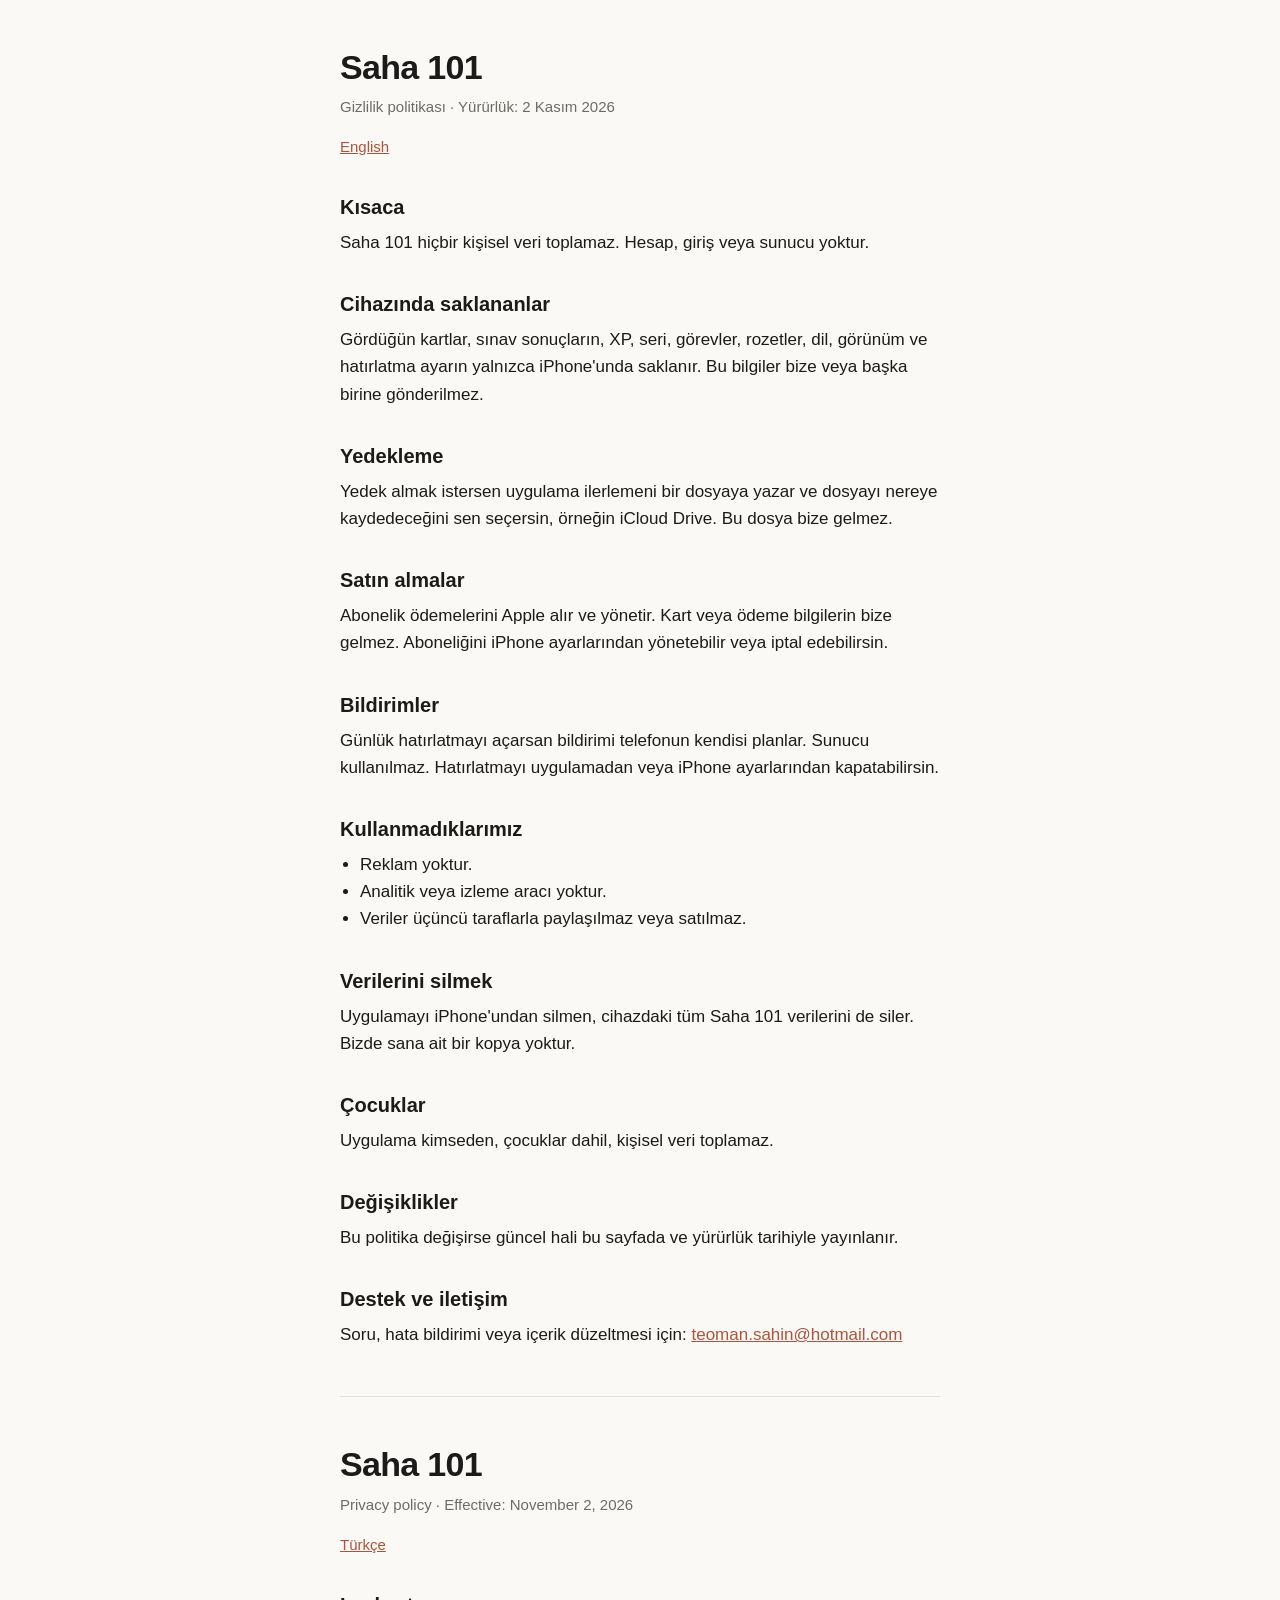
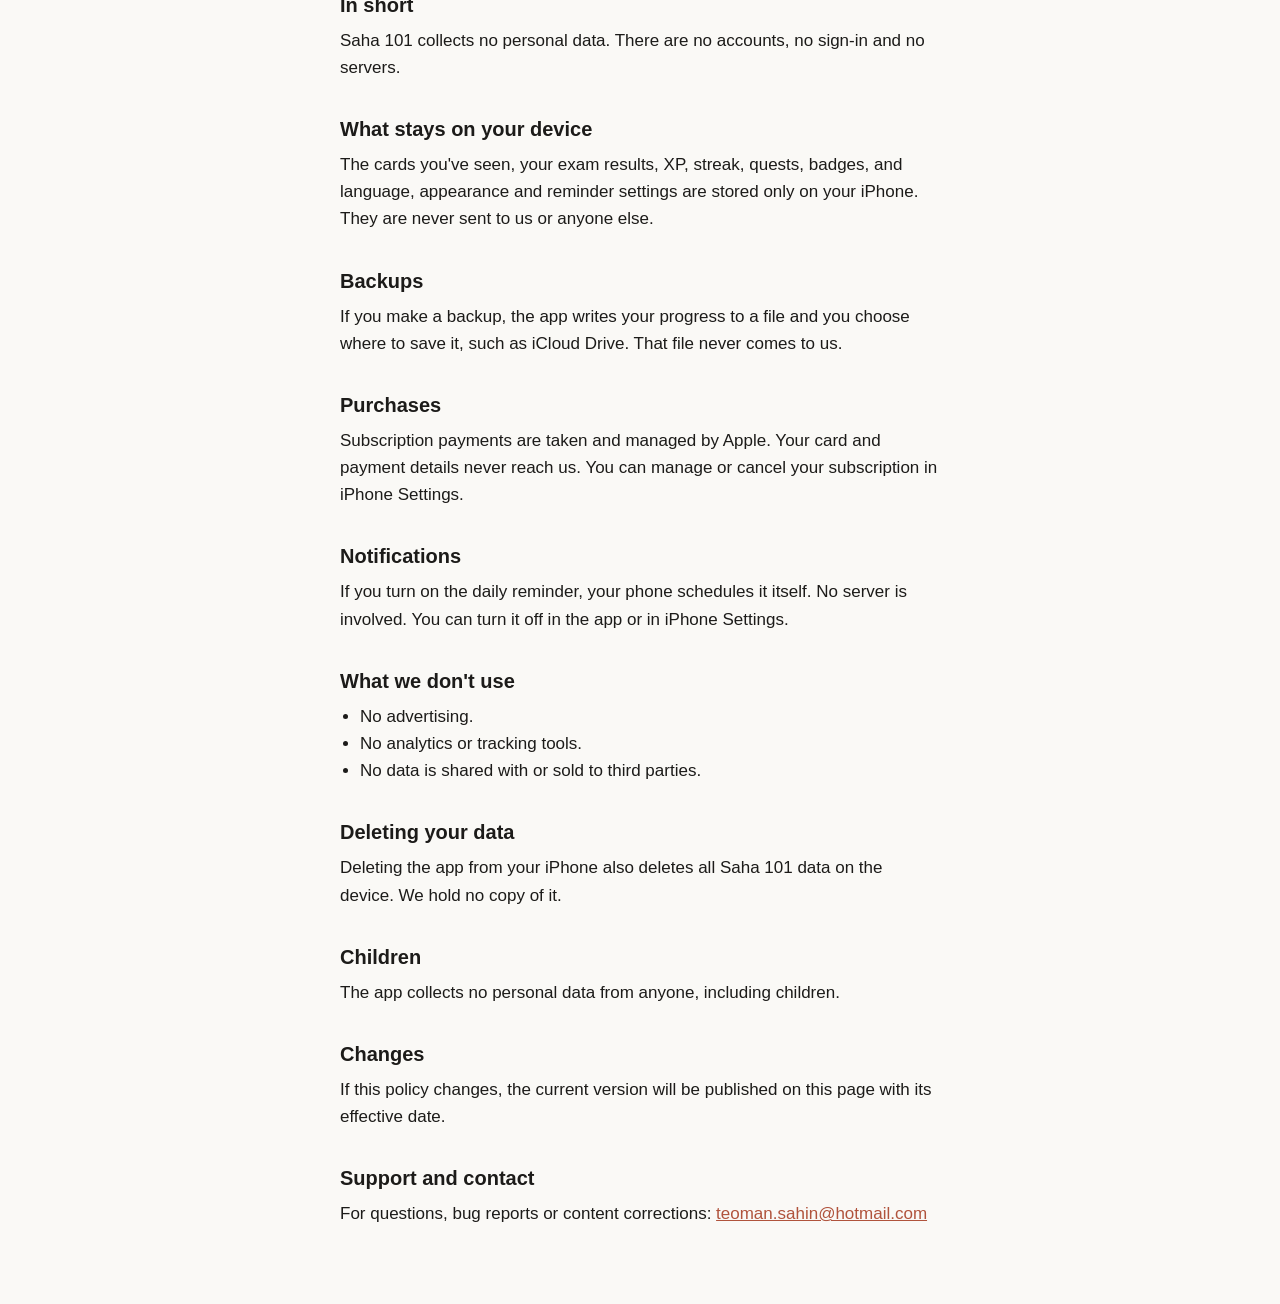
==== index.html @ 971099dc "Saha 101 gizlilik politikasi Co-Authored-By: Claude Opus 5.5 <noreply@anthropic.com>" ====
<!doctype html>
<html lang="tr">
<head>
<meta charset="utf-8">
<meta name="viewport" content="width=device-width, initial-scale=1">
<title>Saha 101: Gizlilik ve Destek</title>
<meta name="description" content="Saha 101 gizlilik politikası ve destek. Saha 101 privacy policy and support.">
<style>
  :root { --bg: #FAF9F6; --ink: #1C1B19; --muted: #6F6B64; --line: #E4E1DA; --accent: #B0533C; }
  @media (prefers-color-scheme: dark) {
    :root { --bg: #141312; --ink: #F3F1EC; --muted: #A09B92; --line: #2E2C29; --accent: #E8A08E; }
  }
  * { box-sizing: border-box; }
  body { margin: 0; background: var(--bg); color: var(--ink); font: 17px/1.6 -apple-system, BlinkMacSystemFont, "Segoe UI", Roboto, sans-serif; }
  main { max-width: 640px; margin: 0 auto; padding: 48px 20px 64px; }
  h1 { font-size: 34px; line-height: 1.15; letter-spacing: -0.02em; margin: 0 0 8px; }
  h2 { font-size: 20px; margin: 32px 0 6px; }
  p, ul { margin: 0 0 12px; }
  ul { padding-left: 20px; }
  a { color: var(--accent); }
  .date { color: var(--muted); font-size: 15px; }
  nav { margin: 16px 0 0; font-size: 15px; }
  hr { border: 0; border-top: 1px solid var(--line); margin: 48px 0; }
</style>
</head>
<body>
<main>
  <section id="tr" lang="tr">
    <h1>Saha 101</h1>
    <p class="date">Gizlilik politikası · Yürürlük: 2 Kasım 2026</p>
    <nav><a href="#en">English</a></nav>

    <h2>Kısaca</h2>
    <p>Saha 101 hiçbir kişisel veri toplamaz. Hesap, giriş veya sunucu yoktur.</p>

    <h2>Cihazında saklananlar</h2>
    <p>Gördüğün kartlar, sınav sonuçların, XP, seri, görevler, rozetler, dil, görünüm ve hatırlatma ayarın yalnızca iPhone'unda saklanır. Bu bilgiler bize veya başka birine gönderilmez.</p>

    <h2>Yedekleme</h2>
    <p>Yedek almak istersen uygulama ilerlemeni bir dosyaya yazar ve dosyayı nereye kaydedeceğini sen seçersin, örneğin iCloud Drive. Bu dosya bize gelmez.</p>

    <h2>Satın almalar</h2>
    <p>Abonelik ödemelerini Apple alır ve yönetir. Kart veya ödeme bilgilerin bize gelmez. Aboneliğini iPhone ayarlarından yönetebilir veya iptal edebilirsin.</p>

    <h2>Bildirimler</h2>
    <p>Günlük hatırlatmayı açarsan bildirimi telefonun kendisi planlar. Sunucu kullanılmaz. Hatırlatmayı uygulamadan veya iPhone ayarlarından kapatabilirsin.</p>

    <h2>Kullanmadıklarımız</h2>
    <ul>
      <li>Reklam yoktur.</li>
      <li>Analitik veya izleme aracı yoktur.</li>
      <li>Veriler üçüncü taraflarla paylaşılmaz veya satılmaz.</li>
    </ul>

    <h2>Verilerini silmek</h2>
    <p>Uygulamayı iPhone'undan silmen, cihazdaki tüm Saha 101 verilerini de siler. Bizde sana ait bir kopya yoktur.</p>

    <h2>Çocuklar</h2>
    <p>Uygulama kimseden, çocuklar dahil, kişisel veri toplamaz.</p>

    <h2>Değişiklikler</h2>
    <p>Bu politika değişirse güncel hali bu sayfada ve yürürlük tarihiyle yayınlanır.</p>

    <h2>Destek ve iletişim</h2>
    <p>Soru, hata bildirimi veya içerik düzeltmesi için: <a href="mailto:teoman.sahin@hotmail.com">teoman.sahin@hotmail.com</a></p>
  </section>

  <hr>

  <section id="en" lang="en">
    <h1>Saha 101</h1>
    <p class="date">Privacy policy · Effective: November 2, 2026</p>
    <nav><a href="#tr">Türkçe</a></nav>

    <h2>In short</h2>
    <p>Saha 101 collects no personal data. There are no accounts, no sign-in and no servers.</p>

    <h2>What stays on your device</h2>
    <p>The cards you've seen, your exam results, XP, streak, quests, badges, and language, appearance and reminder settings are stored only on your iPhone. They are never sent to us or anyone else.</p>

    <h2>Backups</h2>
    <p>If you make a backup, the app writes your progress to a file and you choose where to save it, such as iCloud Drive. That file never comes to us.</p>

    <h2>Purchases</h2>
    <p>Subscription payments are taken and managed by Apple. Your card and payment details never reach us. You can manage or cancel your subscription in iPhone Settings.</p>

    <h2>Notifications</h2>
    <p>If you turn on the daily reminder, your phone schedules it itself. No server is involved. You can turn it off in the app or in iPhone Settings.</p>

    <h2>What we don't use</h2>
    <ul>
      <li>No advertising.</li>
      <li>No analytics or tracking tools.</li>
      <li>No data is shared with or sold to third parties.</li>
    </ul>

    <h2>Deleting your data</h2>
    <p>Deleting the app from your iPhone also deletes all Saha 101 data on the device. We hold no copy of it.</p>

    <h2>Children</h2>
    <p>The app collects no personal data from anyone, including children.</p>

    <h2>Changes</h2>
    <p>If this policy changes, the current version will be published on this page with its effective date.</p>

    <h2>Support and contact</h2>
    <p>For questions, bug reports or content corrections: <a href="mailto:teoman.sahin@hotmail.com">teoman.sahin@hotmail.com</a></p>
  </section>
</main>
</body>
</html>
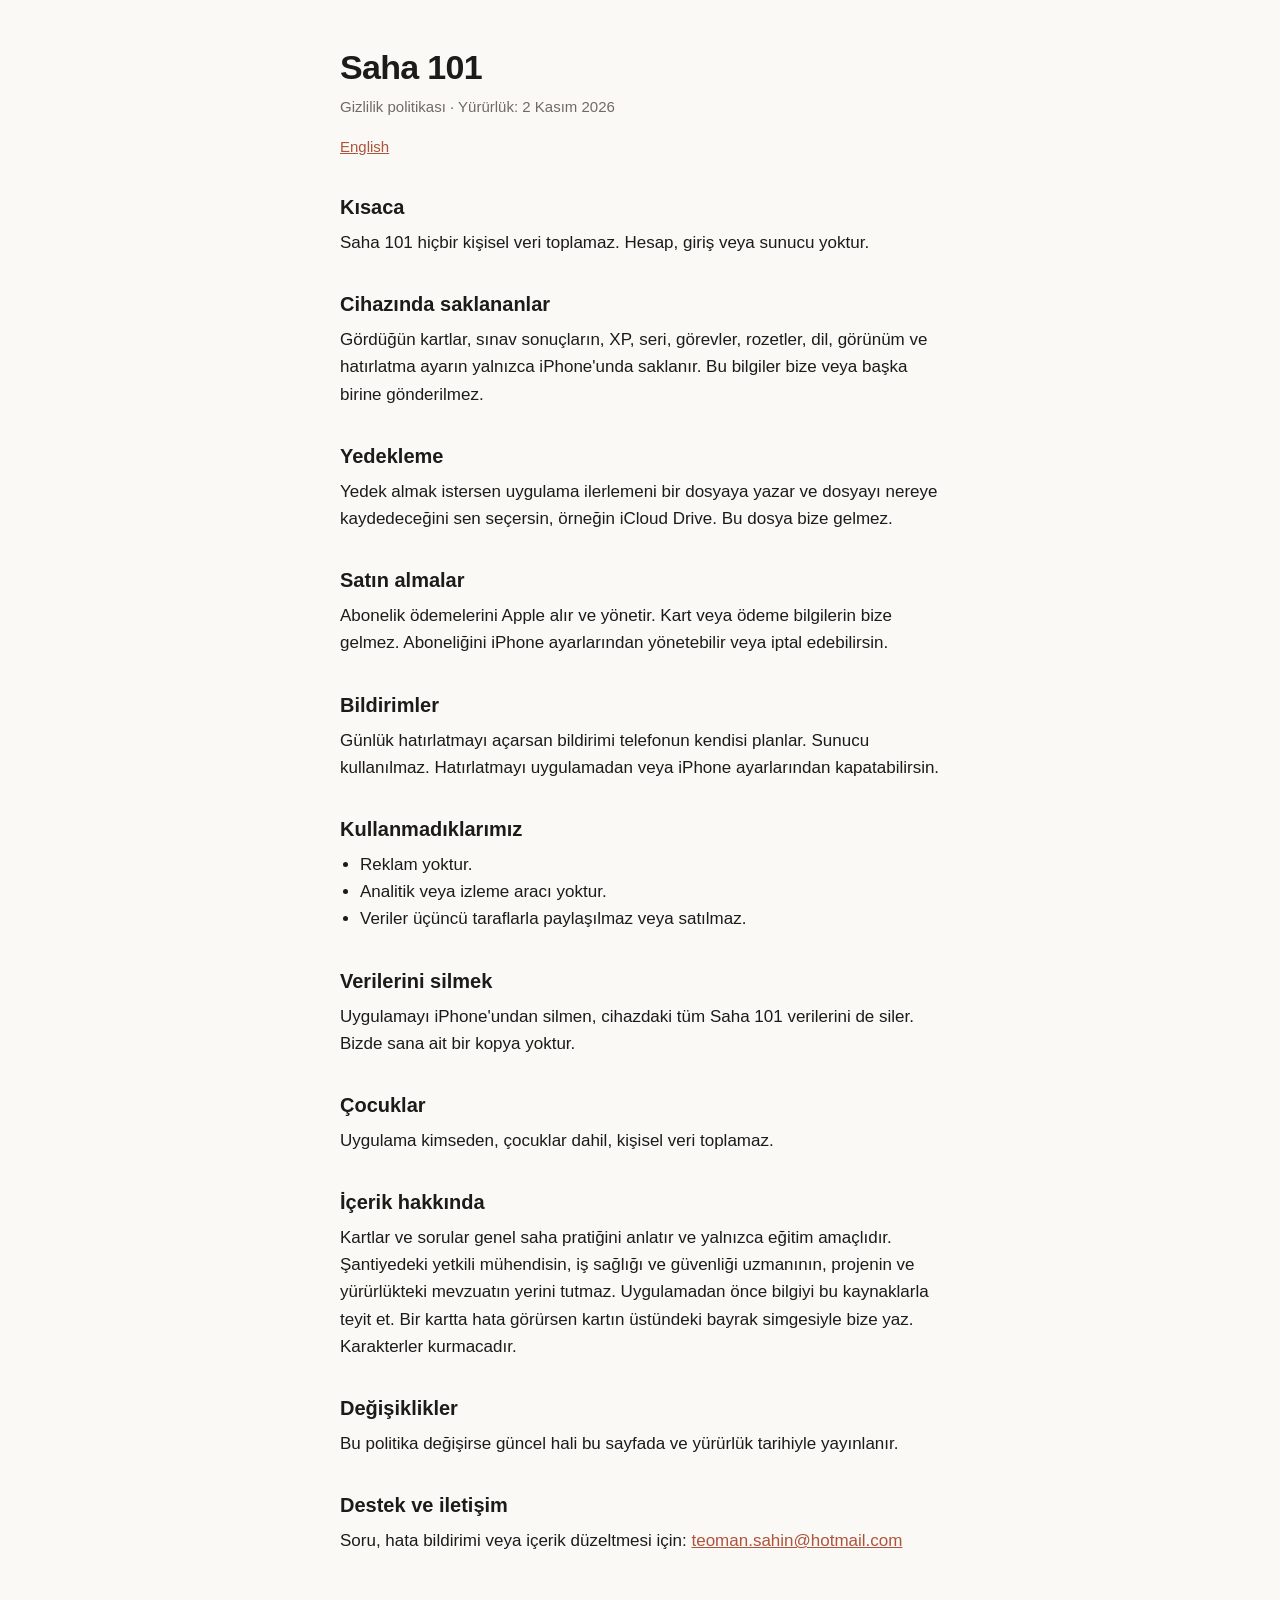
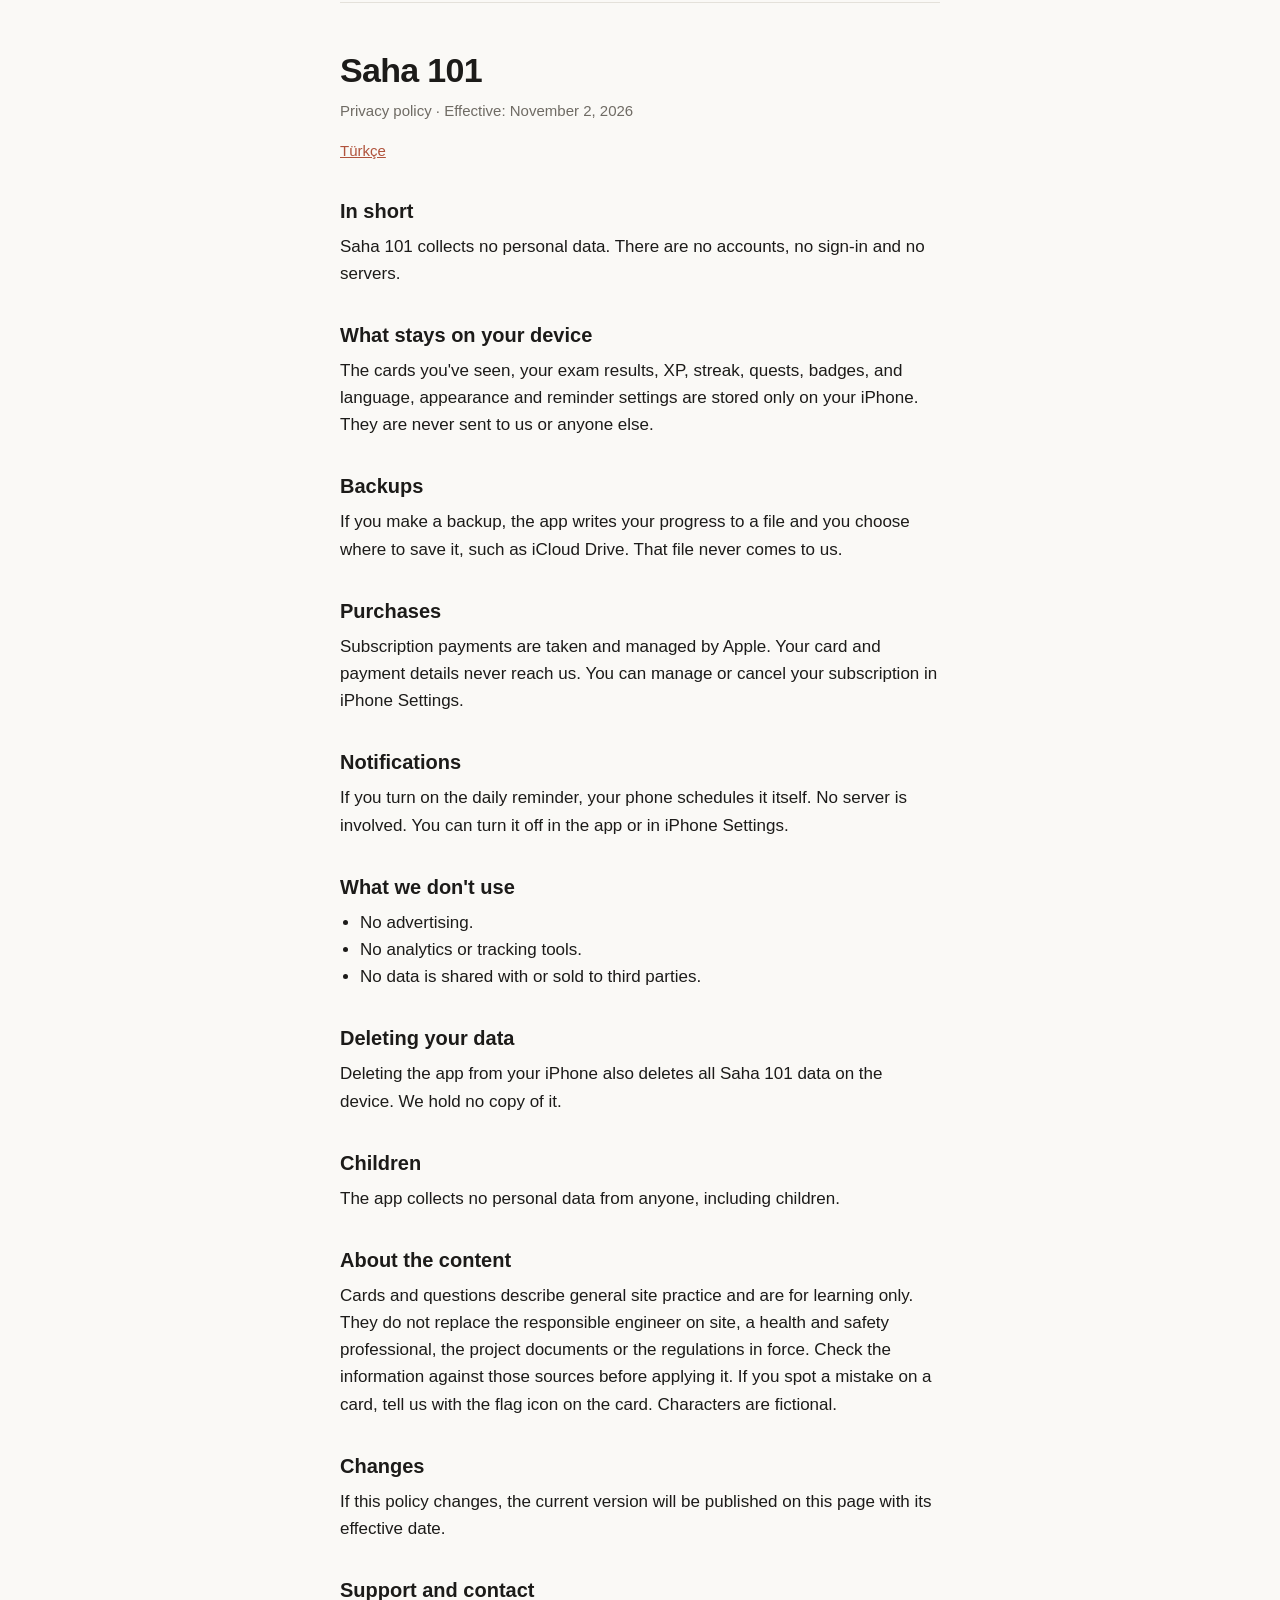
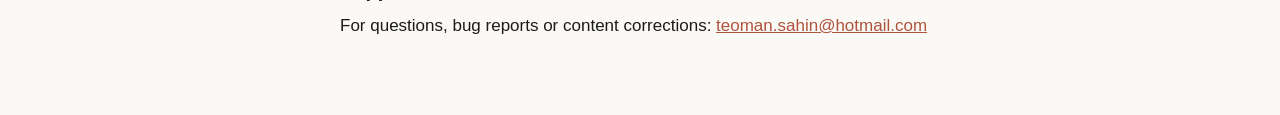
==== commit f92af787: "Icerik hakkinda bolumu Co-Authored-By: Claude Opus 5.5 <noreply@anthropic.com>" ====
--- a/index.html
+++ b/index.html
@@ -58,6 +58,9 @@
     <h2>Çocuklar</h2>
     <p>Uygulama kimseden, çocuklar dahil, kişisel veri toplamaz.</p>
 
+    <h2>İçerik hakkında</h2>
+    <p>Kartlar ve sorular genel saha pratiğini anlatır ve yalnızca eğitim amaçlıdır. Şantiyedeki yetkili mühendisin, iş sağlığı ve güvenliği uzmanının, projenin ve yürürlükteki mevzuatın yerini tutmaz. Uygulamadan önce bilgiyi bu kaynaklarla teyit et. Bir kartta hata görürsen kartın üstündeki bayrak simgesiyle bize yaz. Karakterler kurmacadır.</p>
+
     <h2>Değişiklikler</h2>
     <p>Bu politika değişirse güncel hali bu sayfada ve yürürlük tarihiyle yayınlanır.</p>
 
@@ -100,6 +103,9 @@
     <h2>Children</h2>
     <p>The app collects no personal data from anyone, including children.</p>
 
+    <h2>About the content</h2>
+    <p>Cards and questions describe general site practice and are for learning only. They do not replace the responsible engineer on site, a health and safety professional, the project documents or the regulations in force. Check the information against those sources before applying it. If you spot a mistake on a card, tell us with the flag icon on the card. Characters are fictional.</p>
+
     <h2>Changes</h2>
     <p>If this policy changes, the current version will be published on this page with its effective date.</p>
 
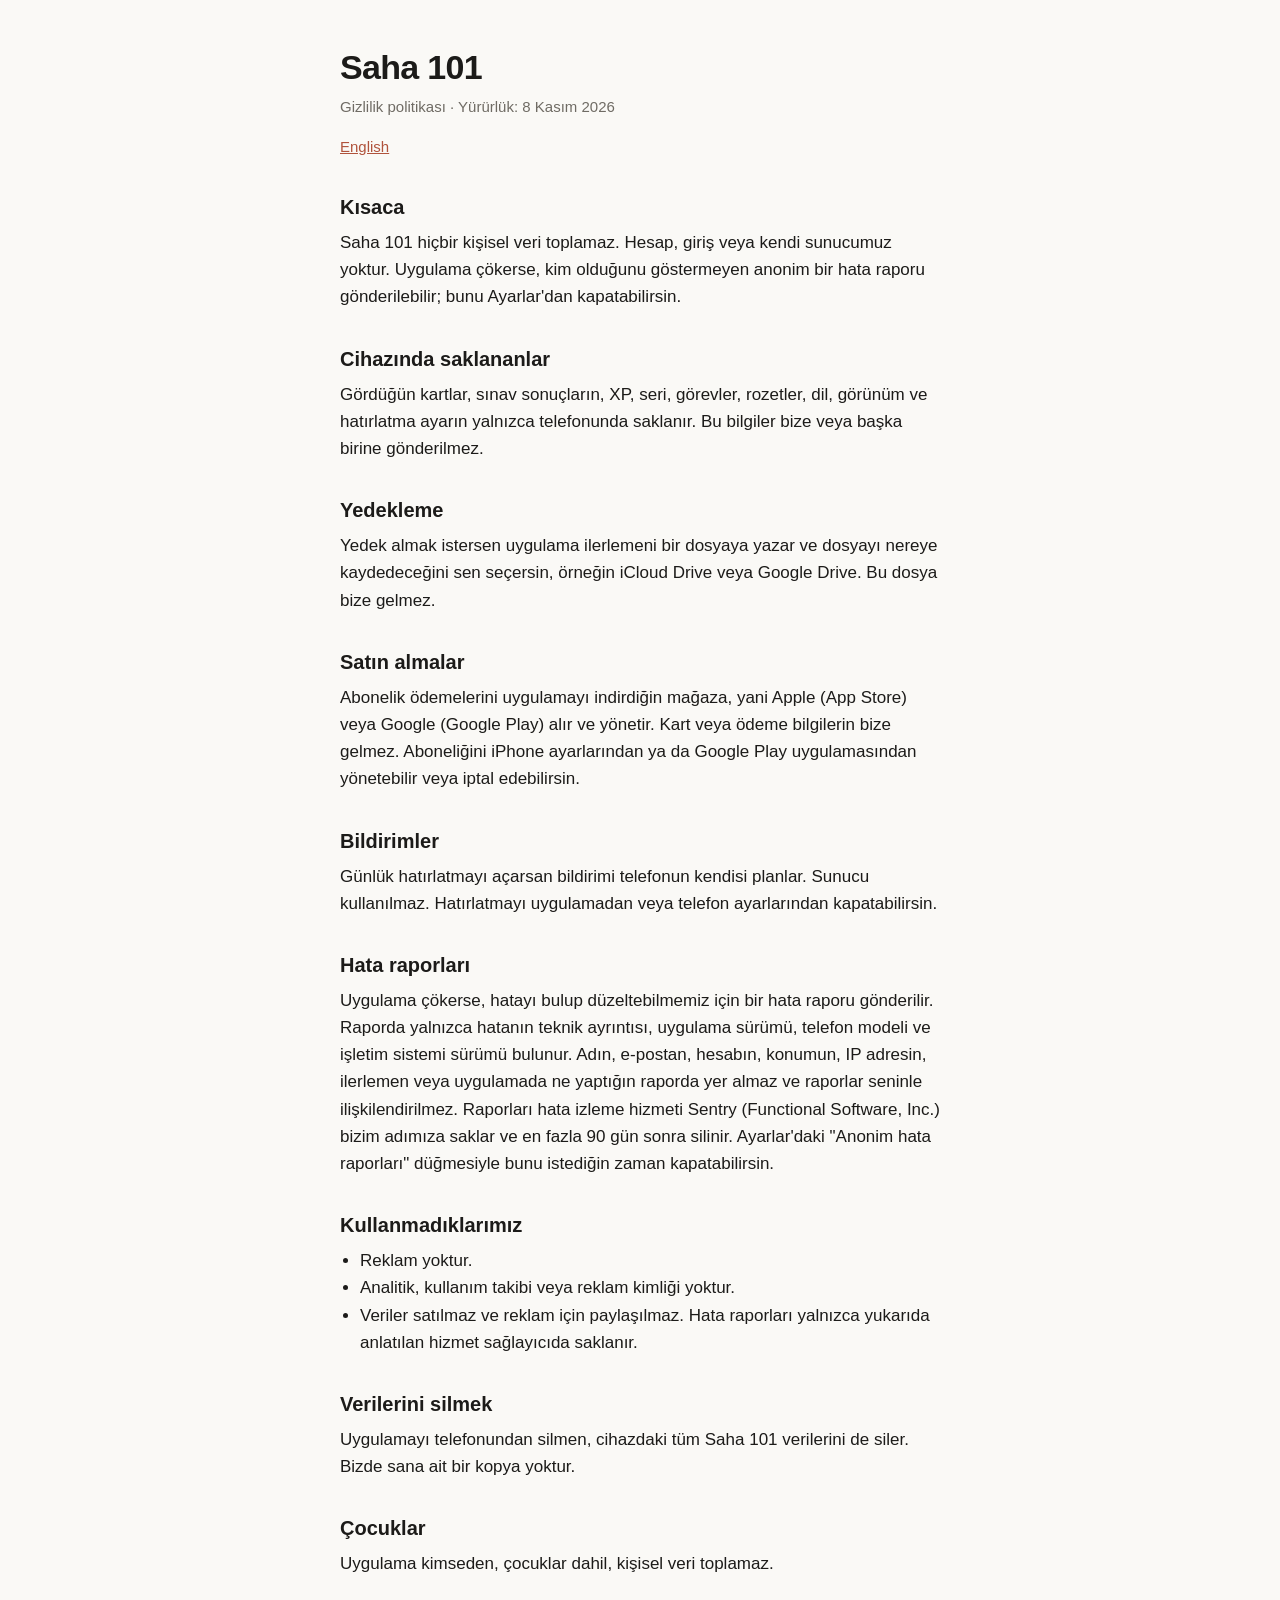
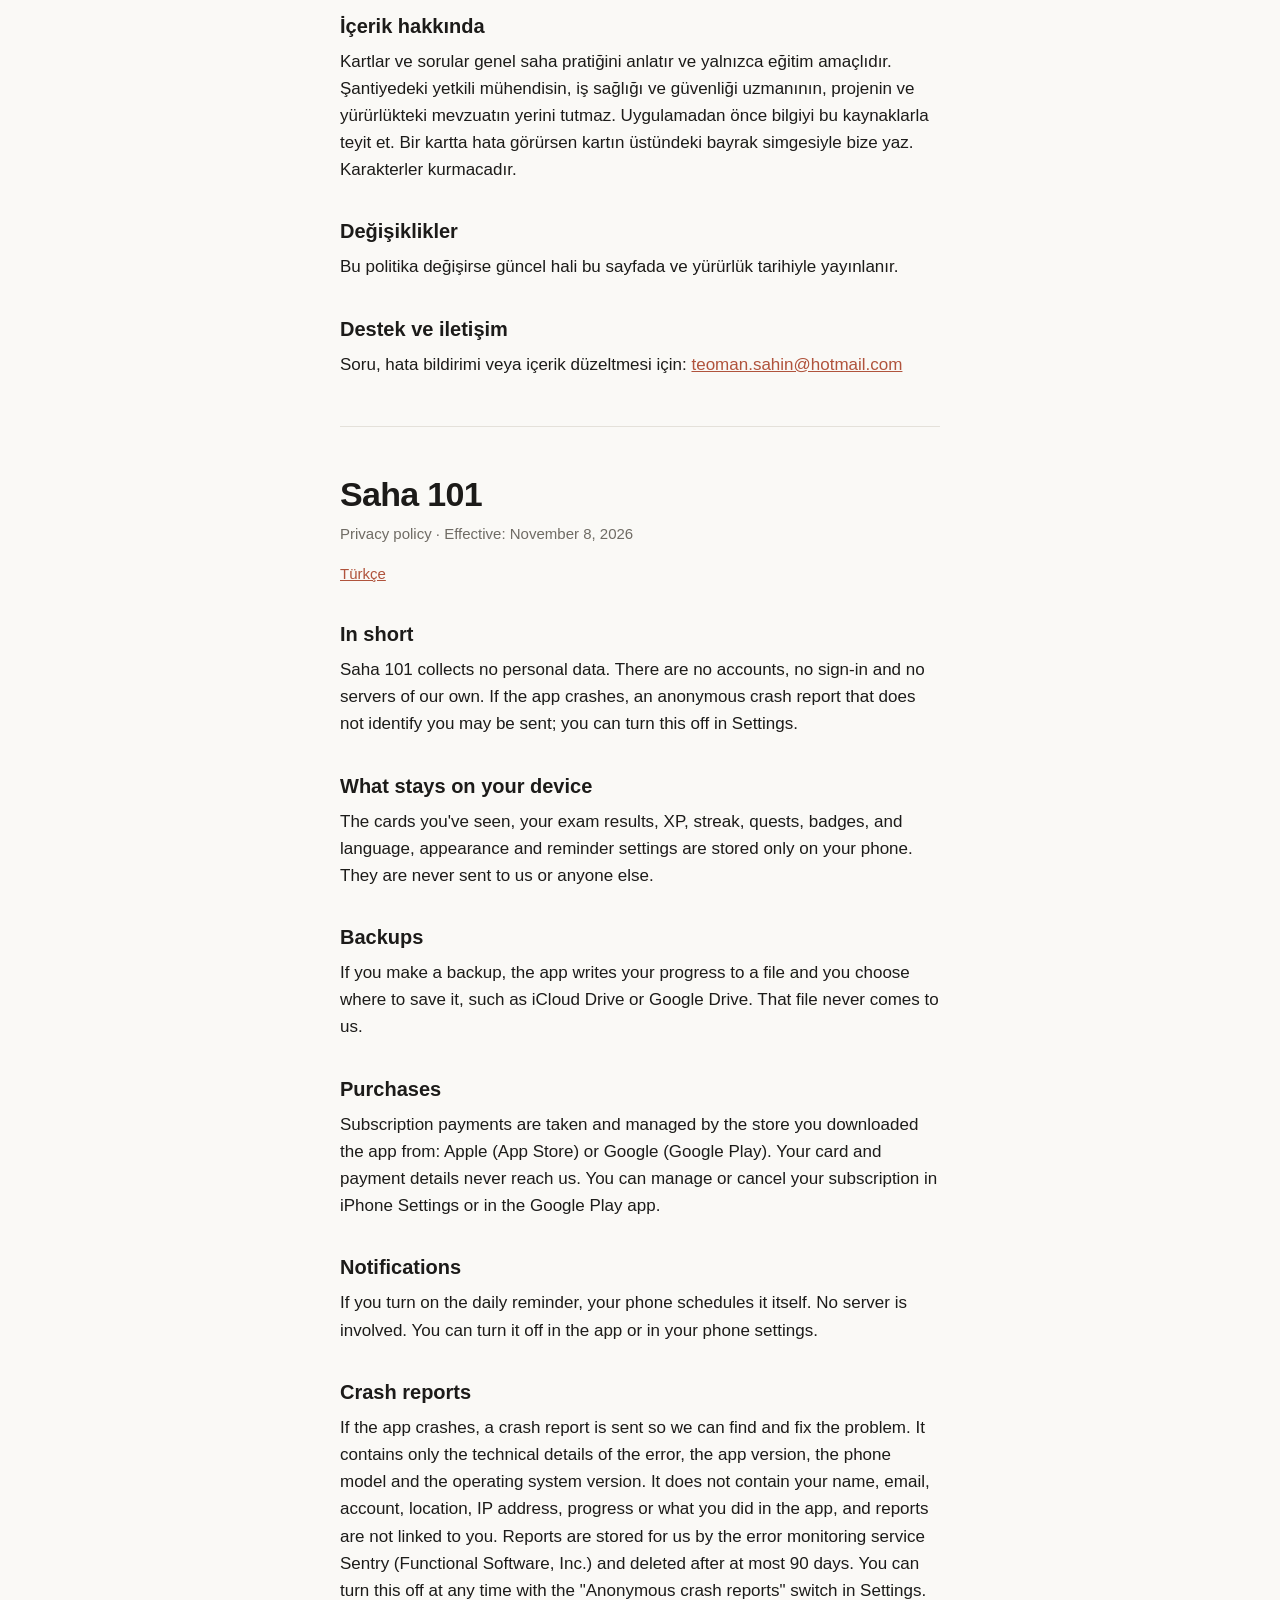
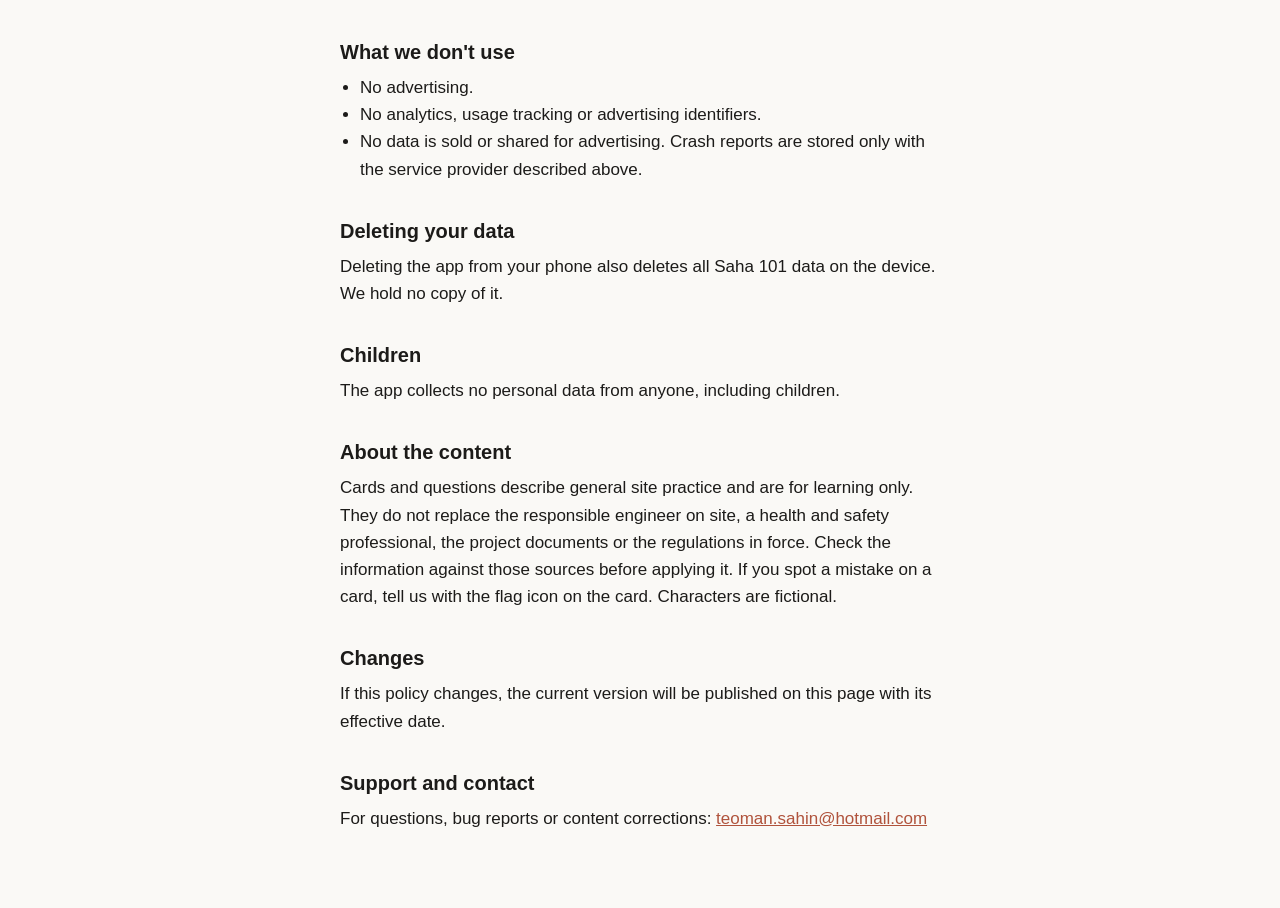
==== commit 0afdd129: "Gizlilik: Google Play, telefon geneli ifadeler, anonim hata raporları bölümü Co-Authored-By: Claude " ====
--- a/index.html
+++ b/index.html
@@ -27,33 +27,36 @@
 <main>
   <section id="tr" lang="tr">
     <h1>Saha 101</h1>
-    <p class="date">Gizlilik politikası · Yürürlük: 2 Kasım 2026</p>
+    <p class="date">Gizlilik politikası · Yürürlük: 8 Kasım 2026</p>
     <nav><a href="#en">English</a></nav>
 
     <h2>Kısaca</h2>
-    <p>Saha 101 hiçbir kişisel veri toplamaz. Hesap, giriş veya sunucu yoktur.</p>
+    <p>Saha 101 hiçbir kişisel veri toplamaz. Hesap, giriş veya kendi sunucumuz yoktur. Uygulama çökerse, kim olduğunu göstermeyen anonim bir hata raporu gönderilebilir; bunu Ayarlar'dan kapatabilirsin.</p>
 
     <h2>Cihazında saklananlar</h2>
-    <p>Gördüğün kartlar, sınav sonuçların, XP, seri, görevler, rozetler, dil, görünüm ve hatırlatma ayarın yalnızca iPhone'unda saklanır. Bu bilgiler bize veya başka birine gönderilmez.</p>
+    <p>Gördüğün kartlar, sınav sonuçların, XP, seri, görevler, rozetler, dil, görünüm ve hatırlatma ayarın yalnızca telefonunda saklanır. Bu bilgiler bize veya başka birine gönderilmez.</p>
 
     <h2>Yedekleme</h2>
-    <p>Yedek almak istersen uygulama ilerlemeni bir dosyaya yazar ve dosyayı nereye kaydedeceğini sen seçersin, örneğin iCloud Drive. Bu dosya bize gelmez.</p>
+    <p>Yedek almak istersen uygulama ilerlemeni bir dosyaya yazar ve dosyayı nereye kaydedeceğini sen seçersin, örneğin iCloud Drive veya Google Drive. Bu dosya bize gelmez.</p>
 
     <h2>Satın almalar</h2>
-    <p>Abonelik ödemelerini Apple alır ve yönetir. Kart veya ödeme bilgilerin bize gelmez. Aboneliğini iPhone ayarlarından yönetebilir veya iptal edebilirsin.</p>
+    <p>Abonelik ödemelerini uygulamayı indirdiğin mağaza, yani Apple (App Store) veya Google (Google Play) alır ve yönetir. Kart veya ödeme bilgilerin bize gelmez. Aboneliğini iPhone ayarlarından ya da Google Play uygulamasından yönetebilir veya iptal edebilirsin.</p>
 
     <h2>Bildirimler</h2>
-    <p>Günlük hatırlatmayı açarsan bildirimi telefonun kendisi planlar. Sunucu kullanılmaz. Hatırlatmayı uygulamadan veya iPhone ayarlarından kapatabilirsin.</p>
+    <p>Günlük hatırlatmayı açarsan bildirimi telefonun kendisi planlar. Sunucu kullanılmaz. Hatırlatmayı uygulamadan veya telefon ayarlarından kapatabilirsin.</p>
+
+    <h2>Hata raporları</h2>
+    <p>Uygulama çökerse, hatayı bulup düzeltebilmemiz için bir hata raporu gönderilir. Raporda yalnızca hatanın teknik ayrıntısı, uygulama sürümü, telefon modeli ve işletim sistemi sürümü bulunur. Adın, e-postan, hesabın, konumun, IP adresin, ilerlemen veya uygulamada ne yaptığın raporda yer almaz ve raporlar seninle ilişkilendirilmez. Raporları hata izleme hizmeti Sentry (Functional Software, Inc.) bizim adımıza saklar ve en fazla 90 gün sonra silinir. Ayarlar'daki "Anonim hata raporları" düğmesiyle bunu istediğin zaman kapatabilirsin.</p>
 
     <h2>Kullanmadıklarımız</h2>
     <ul>
       <li>Reklam yoktur.</li>
-      <li>Analitik veya izleme aracı yoktur.</li>
-      <li>Veriler üçüncü taraflarla paylaşılmaz veya satılmaz.</li>
+      <li>Analitik, kullanım takibi veya reklam kimliği yoktur.</li>
+      <li>Veriler satılmaz ve reklam için paylaşılmaz. Hata raporları yalnızca yukarıda anlatılan hizmet sağlayıcıda saklanır.</li>
     </ul>
 
     <h2>Verilerini silmek</h2>
-    <p>Uygulamayı iPhone'undan silmen, cihazdaki tüm Saha 101 verilerini de siler. Bizde sana ait bir kopya yoktur.</p>
+    <p>Uygulamayı telefonundan silmen, cihazdaki tüm Saha 101 verilerini de siler. Bizde sana ait bir kopya yoktur.</p>
 
     <h2>Çocuklar</h2>
     <p>Uygulama kimseden, çocuklar dahil, kişisel veri toplamaz.</p>
@@ -72,33 +75,36 @@
 
   <section id="en" lang="en">
     <h1>Saha 101</h1>
-    <p class="date">Privacy policy · Effective: November 2, 2026</p>
+    <p class="date">Privacy policy · Effective: November 8, 2026</p>
     <nav><a href="#tr">Türkçe</a></nav>
 
     <h2>In short</h2>
-    <p>Saha 101 collects no personal data. There are no accounts, no sign-in and no servers.</p>
+    <p>Saha 101 collects no personal data. There are no accounts, no sign-in and no servers of our own. If the app crashes, an anonymous crash report that does not identify you may be sent; you can turn this off in Settings.</p>
 
     <h2>What stays on your device</h2>
-    <p>The cards you've seen, your exam results, XP, streak, quests, badges, and language, appearance and reminder settings are stored only on your iPhone. They are never sent to us or anyone else.</p>
+    <p>The cards you've seen, your exam results, XP, streak, quests, badges, and language, appearance and reminder settings are stored only on your phone. They are never sent to us or anyone else.</p>
 
     <h2>Backups</h2>
-    <p>If you make a backup, the app writes your progress to a file and you choose where to save it, such as iCloud Drive. That file never comes to us.</p>
+    <p>If you make a backup, the app writes your progress to a file and you choose where to save it, such as iCloud Drive or Google Drive. That file never comes to us.</p>
 
     <h2>Purchases</h2>
-    <p>Subscription payments are taken and managed by Apple. Your card and payment details never reach us. You can manage or cancel your subscription in iPhone Settings.</p>
+    <p>Subscription payments are taken and managed by the store you downloaded the app from: Apple (App Store) or Google (Google Play). Your card and payment details never reach us. You can manage or cancel your subscription in iPhone Settings or in the Google Play app.</p>
 
     <h2>Notifications</h2>
-    <p>If you turn on the daily reminder, your phone schedules it itself. No server is involved. You can turn it off in the app or in iPhone Settings.</p>
+    <p>If you turn on the daily reminder, your phone schedules it itself. No server is involved. You can turn it off in the app or in your phone settings.</p>
+
+    <h2>Crash reports</h2>
+    <p>If the app crashes, a crash report is sent so we can find and fix the problem. It contains only the technical details of the error, the app version, the phone model and the operating system version. It does not contain your name, email, account, location, IP address, progress or what you did in the app, and reports are not linked to you. Reports are stored for us by the error monitoring service Sentry (Functional Software, Inc.) and deleted after at most 90 days. You can turn this off at any time with the "Anonymous crash reports" switch in Settings.</p>
 
     <h2>What we don't use</h2>
     <ul>
       <li>No advertising.</li>
-      <li>No analytics or tracking tools.</li>
-      <li>No data is shared with or sold to third parties.</li>
+      <li>No analytics, usage tracking or advertising identifiers.</li>
+      <li>No data is sold or shared for advertising. Crash reports are stored only with the service provider described above.</li>
     </ul>
 
     <h2>Deleting your data</h2>
-    <p>Deleting the app from your iPhone also deletes all Saha 101 data on the device. We hold no copy of it.</p>
+    <p>Deleting the app from your phone also deletes all Saha 101 data on the device. We hold no copy of it.</p>
 
     <h2>Children</h2>
     <p>The app collects no personal data from anyone, including children.</p>
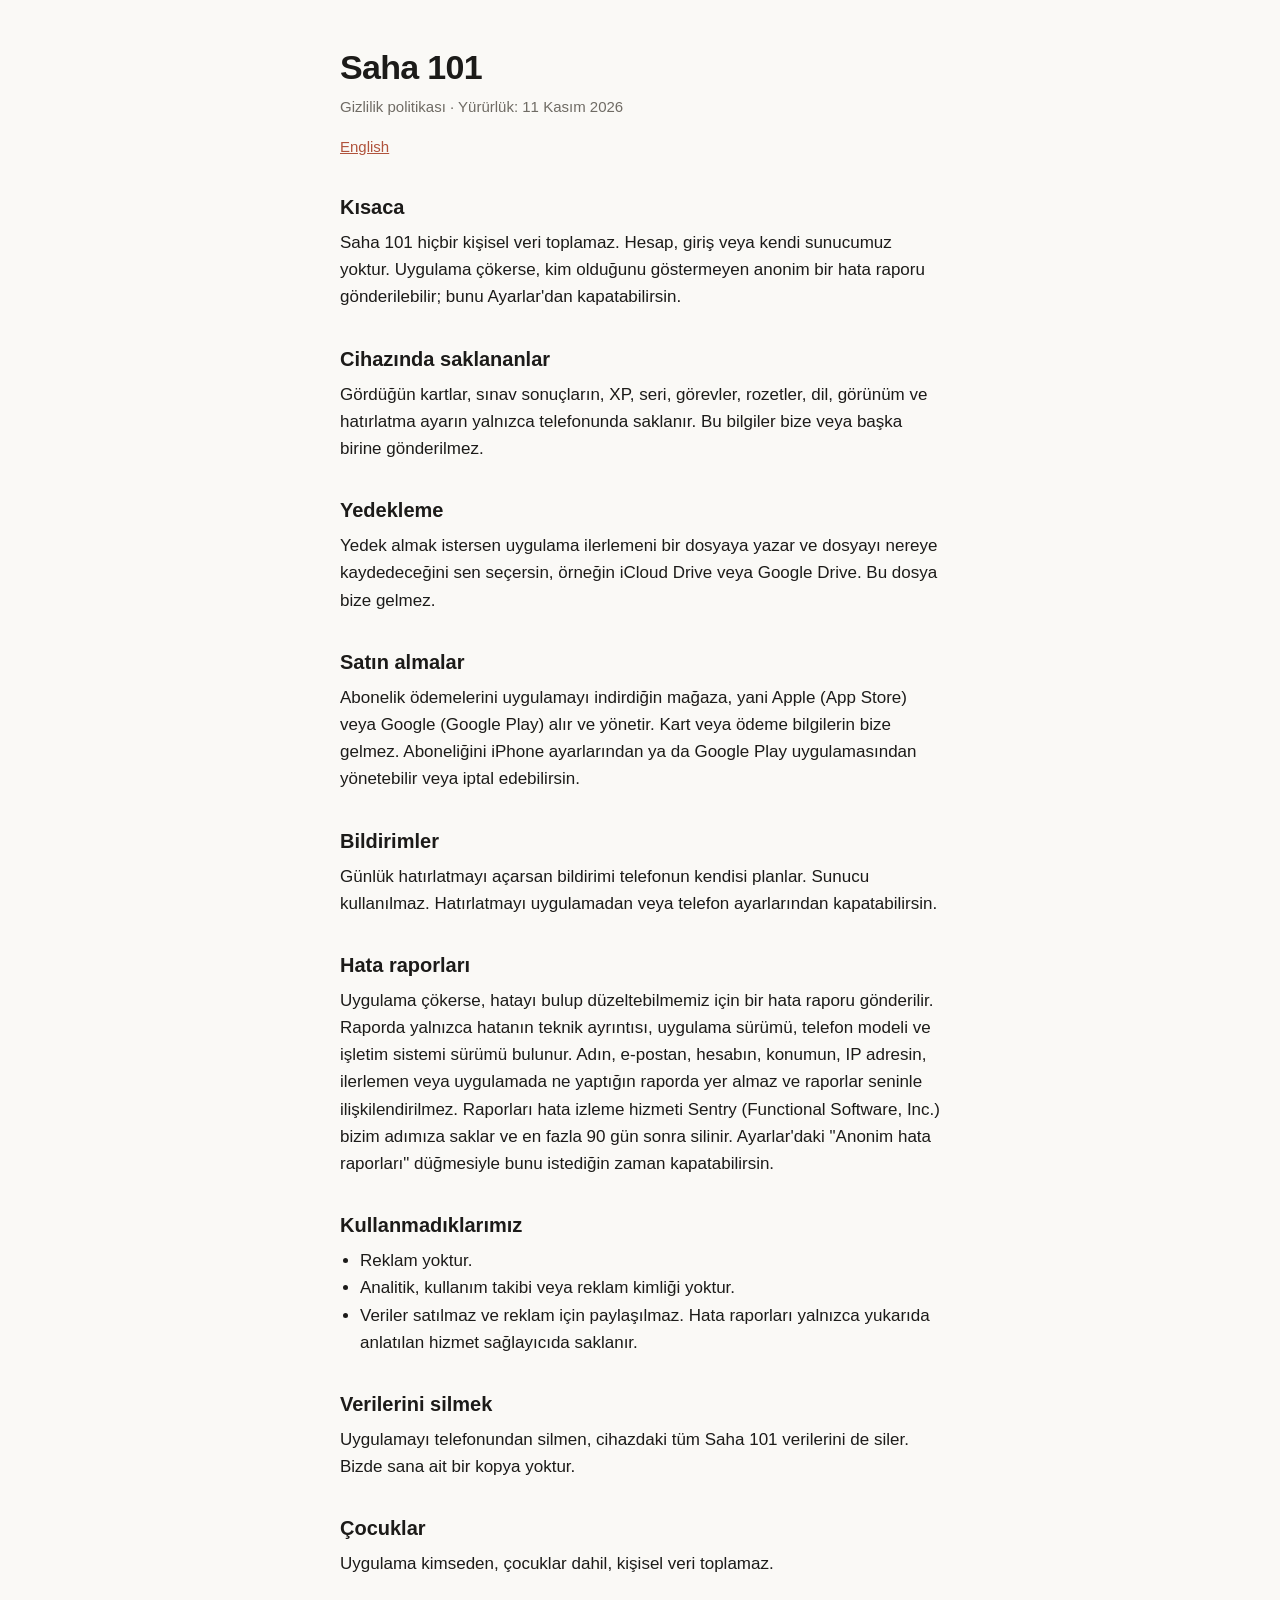
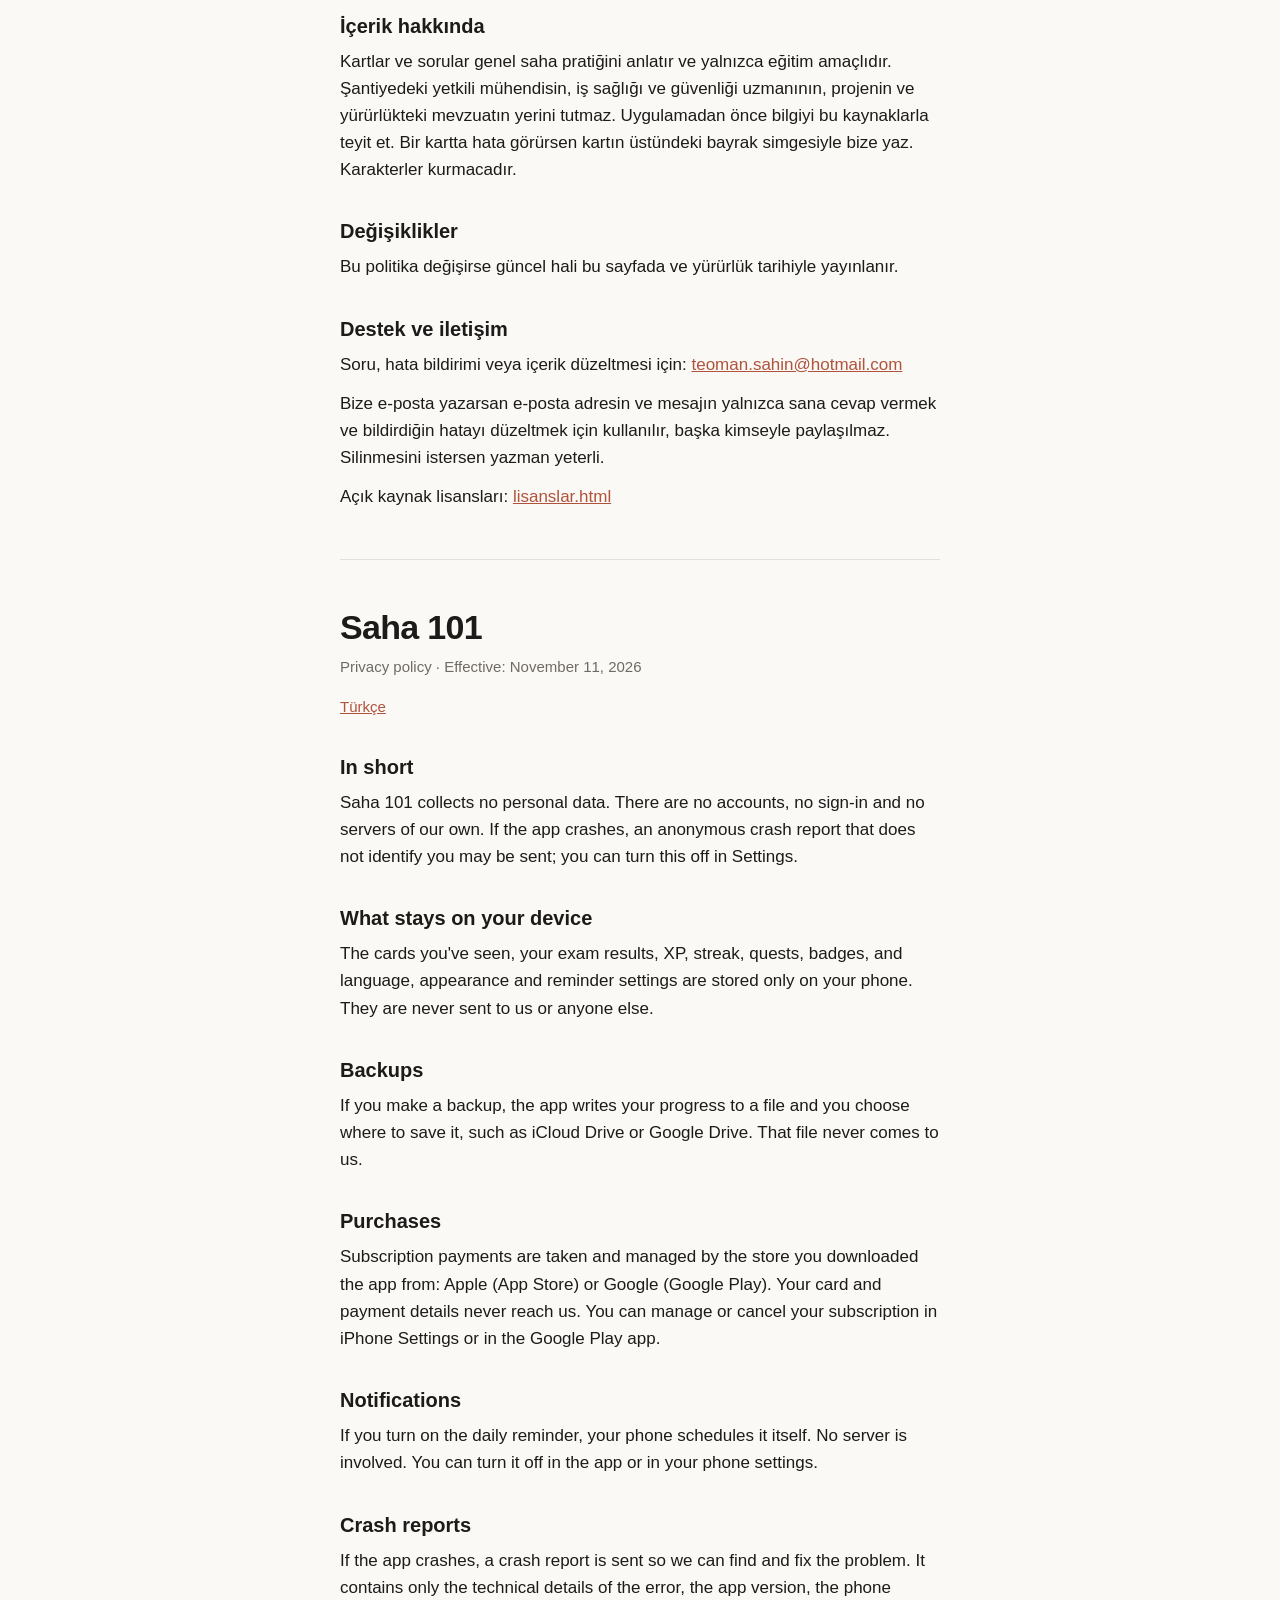
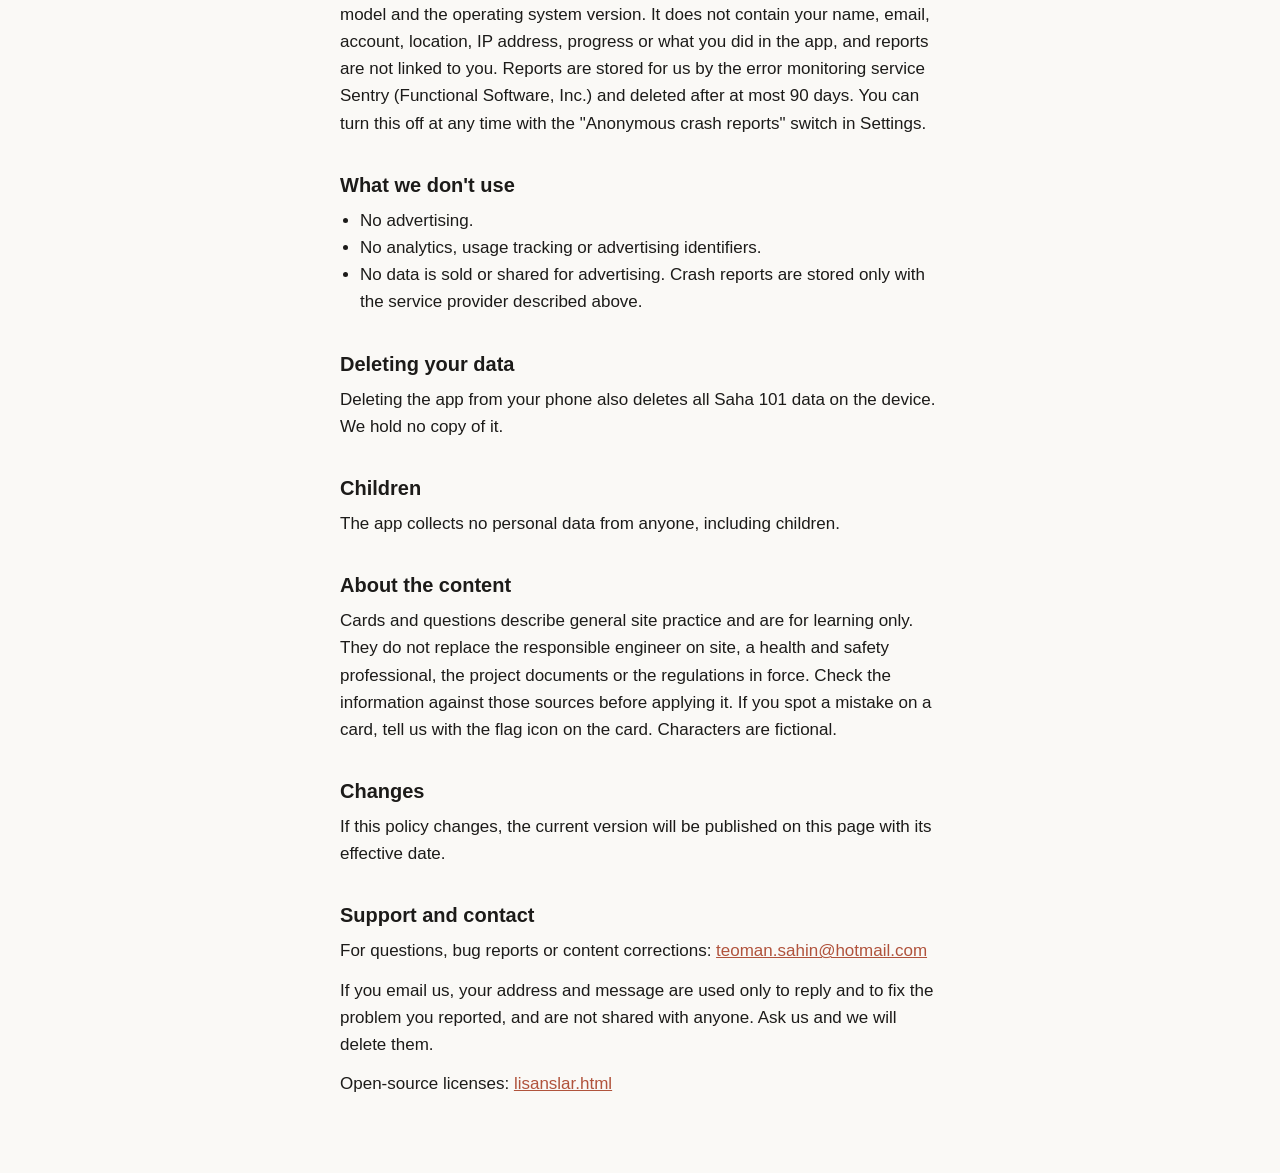
==== commit 62ae4602: "Gizlilik: e-posta iletişimi cümlesi, açık kaynak lisansları sayfası Co-Authored-By: Claude Opus 5.5 " ====
--- a/index.html
+++ b/index.html
@@ -27,7 +27,7 @@
 <main>
   <section id="tr" lang="tr">
     <h1>Saha 101</h1>
-    <p class="date">Gizlilik politikası · Yürürlük: 8 Kasım 2026</p>
+    <p class="date">Gizlilik politikası · Yürürlük: 11 Kasım 2026</p>
     <nav><a href="#en">English</a></nav>
 
     <h2>Kısaca</h2>
@@ -69,13 +69,15 @@
 
     <h2>Destek ve iletişim</h2>
     <p>Soru, hata bildirimi veya içerik düzeltmesi için: <a href="mailto:teoman.sahin@hotmail.com">teoman.sahin@hotmail.com</a></p>
+    <p>Bize e-posta yazarsan e-posta adresin ve mesajın yalnızca sana cevap vermek ve bildirdiğin hatayı düzeltmek için kullanılır, başka kimseyle paylaşılmaz. Silinmesini istersen yazman yeterli.</p>
+    <p>Açık kaynak lisansları: <a href="lisanslar.html">lisanslar.html</a></p>
   </section>
 
   <hr>
 
   <section id="en" lang="en">
     <h1>Saha 101</h1>
-    <p class="date">Privacy policy · Effective: November 8, 2026</p>
+    <p class="date">Privacy policy · Effective: November 11, 2026</p>
     <nav><a href="#tr">Türkçe</a></nav>
 
     <h2>In short</h2>
@@ -117,6 +119,8 @@
 
     <h2>Support and contact</h2>
     <p>For questions, bug reports or content corrections: <a href="mailto:teoman.sahin@hotmail.com">teoman.sahin@hotmail.com</a></p>
+    <p>If you email us, your address and message are used only to reply and to fix the problem you reported, and are not shared with anyone. Ask us and we will delete them.</p>
+    <p>Open-source licenses: <a href="lisanslar.html">lisanslar.html</a></p>
   </section>
 </main>
 </body>
